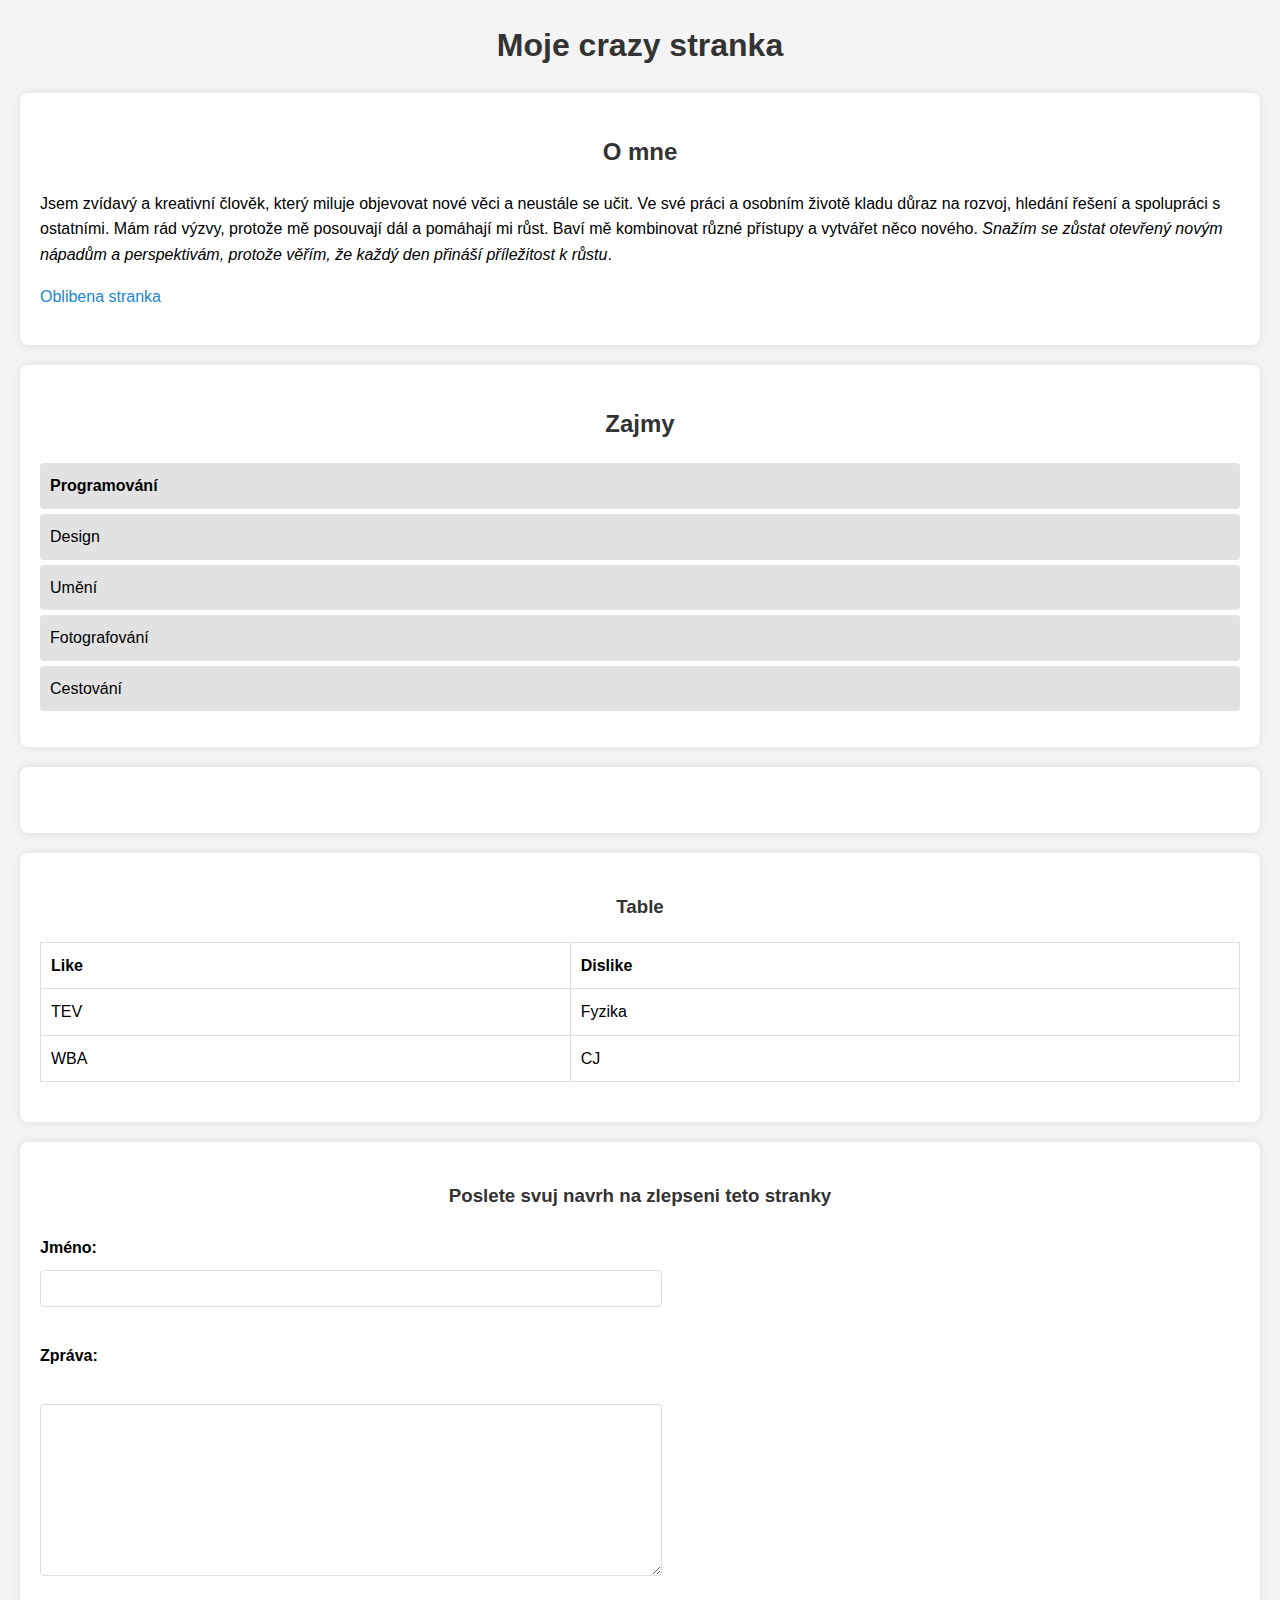
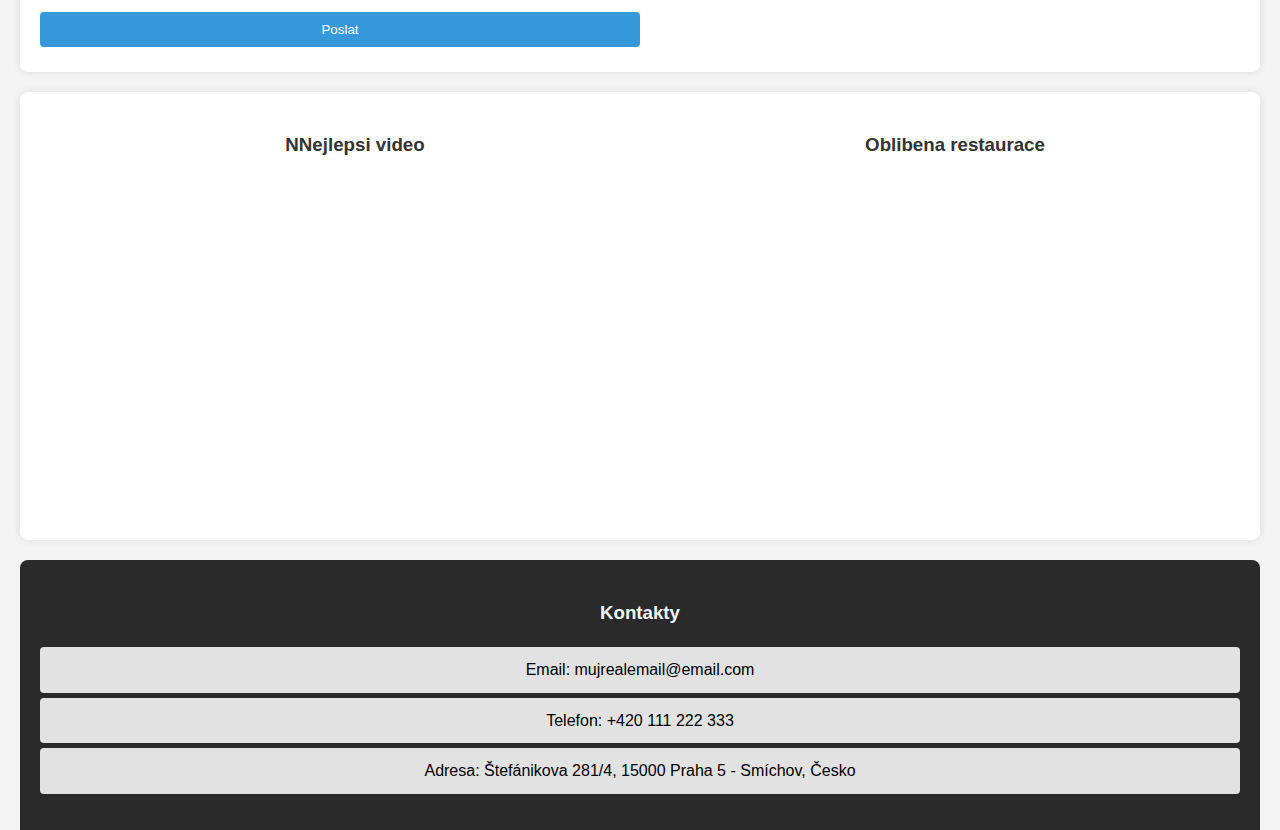
==== index.html @ 180ffc23 "sync" ====
<!DOCTYPE html>
<html lang="en">
<head>
    <meta charset="UTF-8">
    <meta name="viewport" content="width=device-width, initial-scale=1.0">
    <link rel="stylesheet" href="index.css">
    <title>Crazy</title>
</head>
<body>
    <h1>Moje crazy stranka</h1>
    
    <section>
        <h2>O mne</h2>
        <p>
            Jsem zvídavý a kreativní člověk, který miluje objevovat nové věci a neustále se učit. Ve své práci a osobním životě kladu důraz na rozvoj, hledání řešení a spolupráci s ostatními. Mám rád výzvy, protože mě posouvají dál a pomáhají mi růst. Baví mě kombinovat různé přístupy a vytvářet něco nového. <em>Snažím se zůstat otevřený novým nápadům a perspektivám, protože věřím, že každý den přináší příležitost k růstu</em>.
        </p>
        <p>
            <a href="https://puginarug.com/">Oblibena stranka</a>
        </p>
    </section>

    <section>
        <h2>Zajmy</h2>
        <ul>
            <li><strong>Programování</strong></li>
            <li>Design</li>
            <li>Umění</li>
            <li>Fotografování</li>
            <li>Cestování</li>
        </ul>
    </section>

    <section>
        <img src="https://i.redd.it/mv18914qnm3d1.jpeg" alt="">
    </section>

    <section>
        <h3>Table</h3>
        <table border="1" cellpadding="8" cellspacing="0">
            <tr>
                <th>Like</th>
                <th>Dislike</th>
            </tr>
            <tr>
                <td>TEV</td>
                <td>Fyzika</td>
            </tr>
            <tr>
                <td>WBA</td>
                <td>CJ</td>
            </tr>
        </table>
    </section>

    <section>
        <h3>Poslete svuj navrh na zlepseni teto stranky</h3>
        <form action="b.html" method="get">
            <label for="name">Jméno:</label>
            <input type="text" id="name" name="name">
            <br>
            <label for="message">Zpráva:</label>
            <br>
            <textarea name="message" id="message" cols="30" rows="10"></textarea>
            <br>
            <button type="submit">Poslat</button>
        </form>
    </section>

    <section class="embed">
        <div>
            <h3>NNejlepsi video</h3>
            <iframe width="560" height="315" src="https://www.youtube.com/embed/pFMyR1HriB4" frameborder="0" allowfullscreen></iframe>
        </div>

        <div>
            <h3>Oblibena restaurace</h3>
            <iframe style="border:none" src="https://en.frame.mapy.cz/s/rejusacodo" width="500" height="333" frameborder="0"></iframe>
        </div>
    </section>


    <footer>
        <h3>Kontakty</h3>
        <ul>
            <li>Email: mujrealemail@email.com</li>
            <li>Telefon: +420 111 222 333</li>
            <li>Adresa: Štefánikova 281/4, 15000 Praha 5 - Smíchov, Česko</li>
        </ul>
    </footer>

</body>
</html>
---- index.css ----
body {
    font-family: Arial, sans-serif;
    line-height: 1.6;
    margin: 0;
    padding: 0;
    background-color: #f4f4f4;
}

h1, h2, h3 {
    color: #333;
    text-align: center;
}

h1 {
    margin-top: 20px;
}

section {
    background: #fff;
    margin: 20px;
    padding: 20px;
    border-radius: 8px;
    box-shadow: 0 0 10px rgba(0, 0, 0, 0.1);
}

ul {
    list-style-type: none;
    padding: 0;
}

ul li {
    background: #e2e2e2;
    margin: 5px 0;
    padding: 10px;
    border-radius: 4px;
}

a {
    color: #1a87d0;
    text-decoration: none;
}

a:hover {
    text-decoration: underline;
}

table {
    width: 100%;
    border-collapse: collapse;
    margin: 20px 0;
}

table, th, td {
    border: 1px solid #ddd;
}

th, td {
    padding: 10px;
    text-align: left;
}

form {
    display: flex;
    flex-direction: column;
}

form label, form input, form textarea, form button {
    width: 50%;
    margin: 5px 0;
}

form label {
    font-weight: bold;
}

form input, form textarea {
    padding: 10px;
    border: 1px solid #ddd;
    border-radius: 4px;
}

form button {
    padding: 10px;
    background: #3498db;
    color: #fff;
    border: none;
    border-radius: 4px;
    cursor: pointer;
}

footer {
    background: #2a2a2a;
    color: #000000;
    text-align: center;
    padding: 20px;
    margin: 20px 20px 0;
    border-radius: 8px 8px 0 0;
}

footer h3 {
    color: aliceblue;
}

.embed {
    display: flex;
}

.embed div {
    margin: 0 auto;
    border: none;
    border-radius: 8px;
}
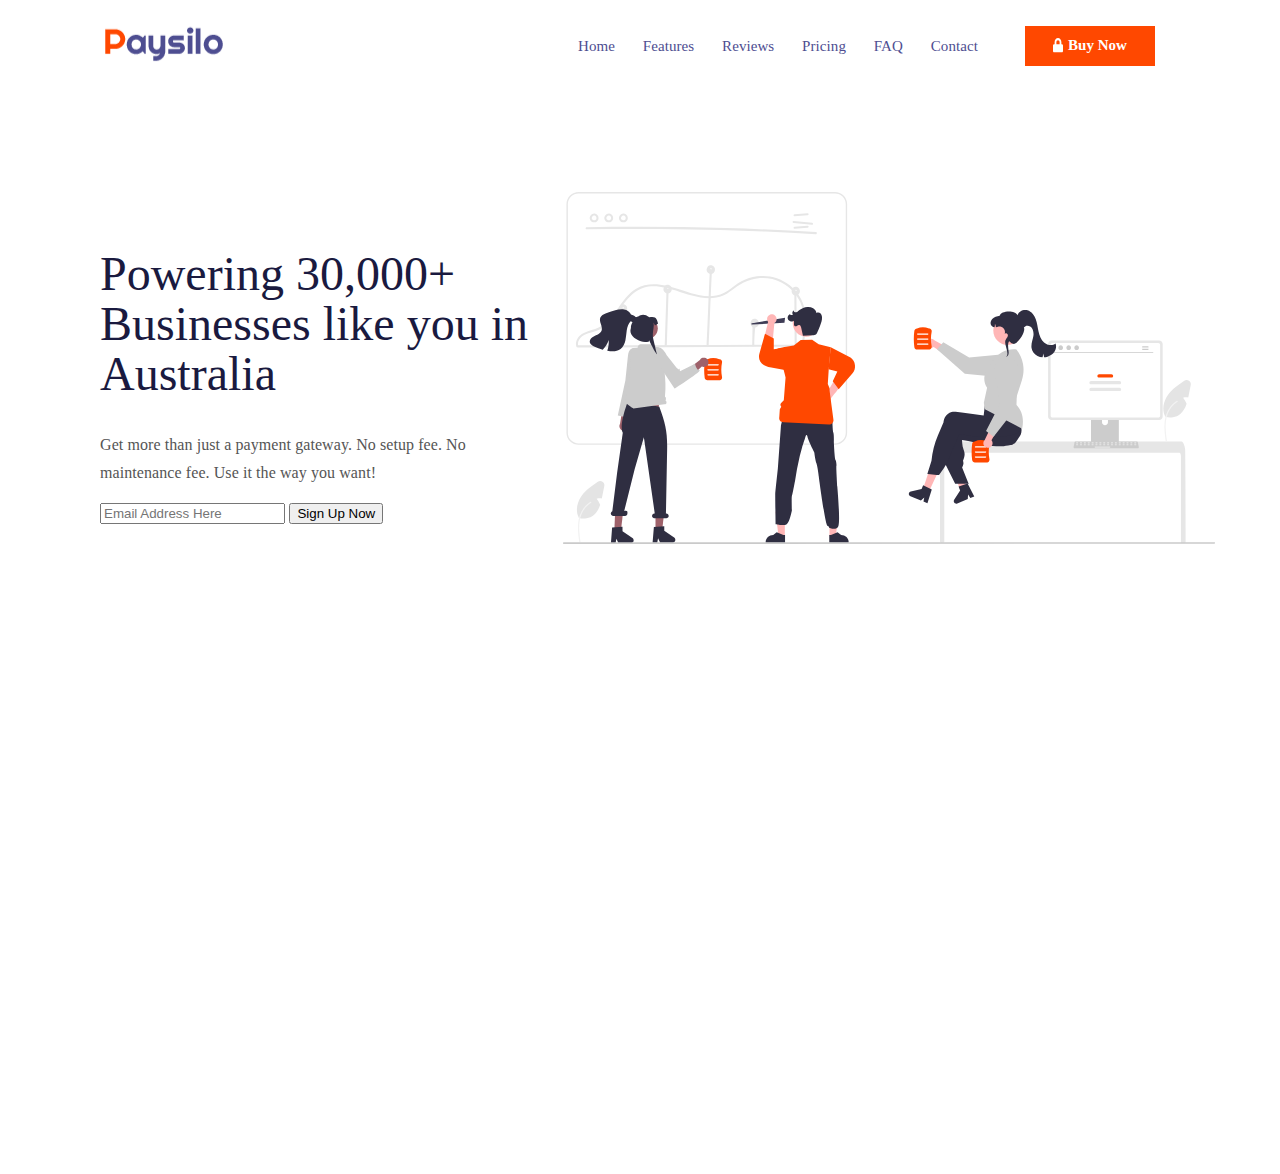
==== commit 1ba4455b: "sync" ====
--- a/index.html
+++ b/index.html
@@ -3,90 +3,40 @@
 <head>
     <meta charset="UTF-8">
     <meta name="viewport" content="width=device-width, initial-scale=1.0">
-    <link rel="stylesheet" href="index.css">
-    <title>Crazy</title>
+    <link rel="stylesheet" href="style.css">
+    <title>Document</title>
 </head>
 <body>
-    <h1>Moje crazy stranka</h1>
-    
-    <section>
-        <h2>O mne</h2>
-        <p>
-            Jsem zvídavý a kreativní člověk, který miluje objevovat nové věci a neustále se učit. Ve své práci a osobním životě kladu důraz na rozvoj, hledání řešení a spolupráci s ostatními. Mám rád výzvy, protože mě posouvají dál a pomáhají mi růst. Baví mě kombinovat různé přístupy a vytvářet něco nového. <em>Snažím se zůstat otevřený novým nápadům a perspektivám, protože věřím, že každý den přináší příležitost k růstu</em>.
-        </p>
-        <p>
-            <a href="https://puginarug.com/">Oblibena stranka</a>
-        </p>
-    </section>
-
-    <section>
-        <h2>Zajmy</h2>
-        <ul>
-            <li><strong>Programování</strong></li>
-            <li>Design</li>
-            <li>Umění</li>
-            <li>Fotografování</li>
-            <li>Cestování</li>
-        </ul>
-    </section>
-
-    <section>
-        <img src="https://i.redd.it/mv18914qnm3d1.jpeg" alt="">
-    </section>
-
-    <section>
-        <h3>Table</h3>
-        <table border="1" cellpadding="8" cellspacing="0">
-            <tr>
-                <th>Like</th>
-                <th>Dislike</th>
-            </tr>
-            <tr>
-                <td>TEV</td>
-                <td>Fyzika</td>
-            </tr>
-            <tr>
-                <td>WBA</td>
-                <td>CJ</td>
-            </tr>
-        </table>
-    </section>
-
-    <section>
-        <h3>Poslete svuj navrh na zlepseni teto stranky</h3>
-        <form action="b.html" method="get">
-            <label for="name">Jméno:</label>
-            <input type="text" id="name" name="name">
-            <br>
-            <label for="message">Zpráva:</label>
-            <br>
-            <textarea name="message" id="message" cols="30" rows="10"></textarea>
-            <br>
-            <button type="submit">Poslat</button>
-        </form>
-    </section>
-
-    <section class="embed">
-        <div>
-            <h3>NNejlepsi video</h3>
-            <iframe width="560" height="315" src="https://www.youtube.com/embed/pFMyR1HriB4" frameborder="0" allowfullscreen></iframe>
+    <div class="container">
+        <div class="home">
+            <header class="home-header">
+                <img src="logo1.svg" alt="logo1">
+                <div>
+                    <div class="home-menu">
+                        <a href="" class="menu-link">Home</a>
+                        <a href="" class="menu-link">Features</a>
+                        <a href="" class="menu-link">Reviews</a>
+                        <a href="" class="menu-link">Pricing</a>
+                        <a href="" class="menu-link">FAQ</a>
+                        <a href="" class="menu-link">Contact</a>
+                    </div>
+                    <a href="" class="home-buy"><img src="LockIcon.svg" alt="lockicon">Buy Now</a>
+                </div>
+            </header>
+            <main>
+                <div class="main-content">
+                    <h1 class="main-text">Powering 30,000+ Businesses like you in Australia</h1>
+                    <p class="additional-text">Get more than just a payment gateway. No setup fee. No maintenance fee. Use it the way you want!</p>
+                    <div class="sign-up">
+                        <input type="email" placeholder="Email Address Here" class="email-input">
+                        <button class="email-button">Sign Up Now</button>
+                    </div>
+                </div>
+                <div class="main-image">
+                    <img src="main-image.svg" alt="main-image">
+                </div>
+            </main>
         </div>
-
-        <div>
-            <h3>Oblibena restaurace</h3>
-            <iframe style="border:none" src="https://en.frame.mapy.cz/s/rejusacodo" width="500" height="333" frameborder="0"></iframe>
-        </div>
-    </section>
-
-
-    <footer>
-        <h3>Kontakty</h3>
-        <ul>
-            <li>Email: mujrealemail@email.com</li>
-            <li>Telefon: +420 111 222 333</li>
-            <li>Adresa: Štefánikova 281/4, 15000 Praha 5 - Smíchov, Česko</li>
-        </ul>
-    </footer>
-
+    </div>
 </body>
 </html>--- a/style.css
+++ b/style.css
@@ -0,0 +1,130 @@
+*, *::before, *::after {
+    box-sizing: border-box;
+}
+
+:root {
+    --Accent: #4E4E91;
+}
+
+body {
+    font-family: 'Nunito', sans-serif;
+    margin: 0;
+    padding: 0;
+    display: flex;
+    justify-content: center;
+    align-items: center;
+    min-height: 100vh;
+    background-color: #f0f0f0;
+}
+
+.container {
+    width: 100%;
+    max-width: 1440px;
+    height: 1174px;
+    background-color: #fff;
+    box-shadow: 0 0 10px rgba(0, 0, 0, 0.1);
+}
+
+.home {
+    display: flex;
+    flex-direction: column;
+    height: 640px;
+    max-width: inherit;
+}
+
+.home-header {
+    display: flex;
+    position: fixed;
+    width: 100%;
+    max-width: inherit;
+    height: 80px;
+    justify-content: space-between;
+
+    background-color: #fff;
+}
+
+img[alt=logo1] {
+    height: fit-content;
+    margin-top: 18.9px;
+    margin-left: 100px;
+}
+
+.home-header > div {
+    display: flex;
+    justify-content: space-between;
+}
+
+.home-menu {
+    display: flex;
+    justify-content: space-between;
+    width: 400px;
+    height: 16.922px;
+
+    margin-top: 37.82px;
+}
+
+a.menu-link {
+    font-family: Roboto;
+    font-size: 15px;
+    font-style: normal;
+    font-weight: 400;
+    line-height: normal;
+    letter-spacing: 0.075px;
+
+    color: #4E4E91;
+    text-decoration: none;
+}
+
+a.home-buy {
+    display: flex;
+    width: 130px;
+    height: 39.82px;
+    margin-left: 47px;
+    margin-top: 25.88px;
+    margin-right: 125px;
+
+    background-color: #FF4800;
+
+    align-items: center;
+    justify-content: center;
+    gap: 5px;
+
+    color: #FFF;
+    font-family: Roboto;
+    font-size: 15px;
+    font-style: normal;
+    font-weight: 700;
+    line-height: normal;
+    text-decoration: none;
+}
+
+main {
+    display: flex;
+    align-items: center;
+    height: 640px;
+    margin-top: 100px;
+    margin-left: 100px;
+}
+
+.main-text {
+    color: var(--Dark-Text, #1A1A3F);
+    font-family: Rubik;
+    font-size: 48px;
+    font-style: normal;
+    font-weight: 500;
+    line-height: 50px; /* 104.167% */
+
+    width: 463px;
+}
+
+.additional-text {
+    color: var(--Light-Text, #555);
+    font-family: Roboto;
+    font-size: 16px;
+    font-style: normal;
+    font-weight: 400;
+    line-height: 28px; /* 175% */
+    letter-spacing: 0.08px;
+
+    width: 405px;
+}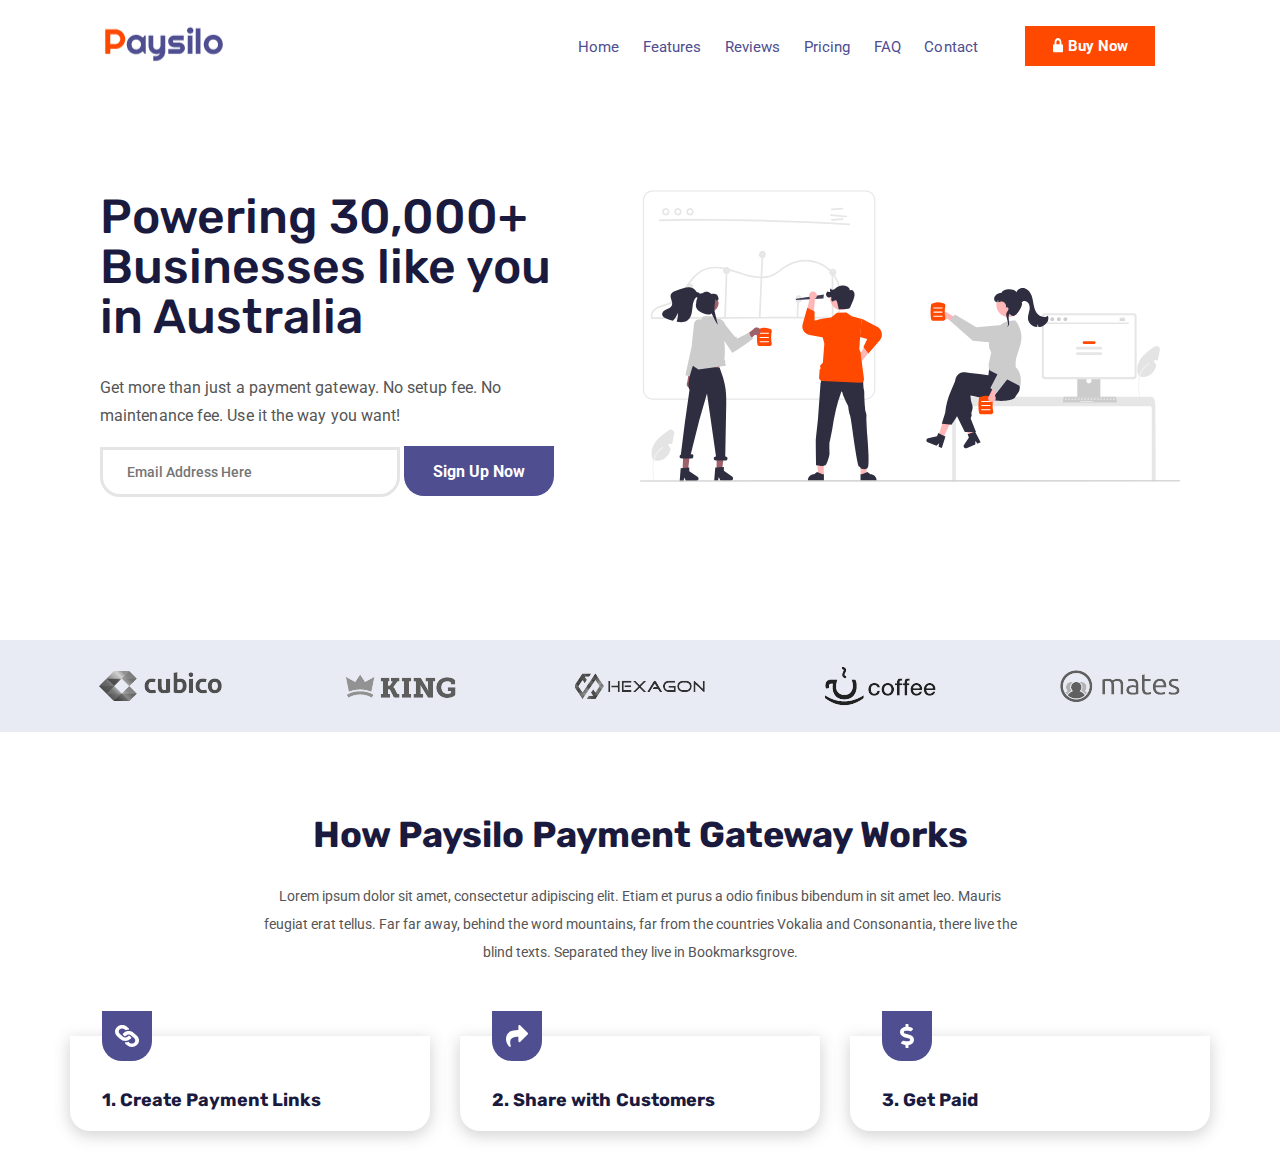
==== commit 1d36494f: "Paysilo" ====
--- a/index.html
+++ b/index.html
@@ -8,34 +8,57 @@
 </head>
 <body>
     <div class="container">
-        <div class="home">
-            <header class="home-header">
-                <img src="logo1.svg" alt="logo1">
-                <div>
-                    <div class="home-menu">
-                        <a href="" class="menu-link">Home</a>
-                        <a href="" class="menu-link">Features</a>
-                        <a href="" class="menu-link">Reviews</a>
-                        <a href="" class="menu-link">Pricing</a>
-                        <a href="" class="menu-link">FAQ</a>
-                        <a href="" class="menu-link">Contact</a>
-                    </div>
-                    <a href="" class="home-buy"><img src="LockIcon.svg" alt="lockicon">Buy Now</a>
+        <header>
+            <img src="Ikony/paysilo.svg" alt="paysilo">
+            <div>
+                <div class="header-menu">
+                    <a href="" class="link">Home</a>
+                    <a href="" class="link">Features</a>
+                    <a href="" class="link">Reviews</a>
+                    <a href="" class="link">Pricing</a>
+                    <a href="" class="link">FAQ</a>
+                    <a href="" class="link">Contact</a>
                 </div>
-            </header>
-            <main>
-                <div class="main-content">
-                    <h1 class="main-text">Powering 30,000+ Businesses like you in Australia</h1>
-                    <p class="additional-text">Get more than just a payment gateway. No setup fee. No maintenance fee. Use it the way you want!</p>
-                    <div class="sign-up">
-                        <input type="email" placeholder="Email Address Here" class="email-input">
-                        <button class="email-button">Sign Up Now</button>
-                    </div>
+                <a href="" class="buy"><img src="Ikony/lock.svg" alt="lockicon">Buy Now</a>
+            </div>
+        </header>
+        <main class="home">
+            <div class="main-content">
+                <h1 class="main-text">Powering 30,000+ Businesses like you in Australia</h1>
+                <p class="additional-text">Get more than just a payment gateway. No setup fee. No maintenance fee. Use it the way you want!</p>
+                <div class="sign-up">
+                    <input type="email" placeholder="Email Address Here" class="email-input">
+                    <button class="email-button">Sign Up Now</button>
                 </div>
-                <div class="main-image">
-                    <img src="main-image.svg" alt="main-image">
+            </div>
+            <img src="main-image.svg" alt="main-image">
+        </main>
+        <div class="divider">
+            <img src="Ikony/cubico.svg" alt="cubico-icon">
+            <img src="Ikony/king.svg" alt="king-icon">
+            <img src="Ikony/hexagon.png" alt="hexagon-icon">
+            <img src="Ikony/coffee.png" alt="coffee">
+            <img src="Ikony/mates.png" alt="mates-icon">
+        </div>
+        <div class="how">
+            <div class="text">
+                <h2>How Paysilo Payment Gateway Works</h2>
+                <p>Lorem ipsum dolor sit amet, consectetur adipiscing elit. Etiam et purus a odio finibus bibendum in sit amet leo. Mauris feugiat erat tellus. Far far away, behind the word mountains, far from the countries Vokalia and Consonantia, there live the blind texts. Separated they live in Bookmarksgrove.</p>
+            </div>
+            <div class="links">
+                <div class="link">
+                    <div><img src="Ikony/links.svg" alt="link-icon"></div>
+                    <p>1. Create Payment Links</p>
                 </div>
-            </main>
+                <div class="link">
+                    <div><img src="Ikony/share.svg" alt="share-icon"></div>
+                    <p>2. Share with Customers</p>
+                </div>
+                <div class="link">
+                    <div><img src="Ikony/money.svg" alt="money-icon"></div>
+                    <p>3. Get Paid</p>
+                </div>
+            </div>
         </div>
     </div>
 </body>
--- a/style.css
+++ b/style.css
@@ -1,13 +1,17 @@
+@import url('https://fonts.googleapis.com/css2?family=Roboto:ital,wght@0,100;0,300;0,400;0,500;0,700;0,900;1,100;1,300;1,400;1,500;1,700;1,900&family=Rubik:ital,wght@0,300..900;1,300..900&display=swap');
+
 *, *::before, *::after {
     box-sizing: border-box;
 }
 
 :root {
     --Accent: #4E4E91;
+    --Dark-Text: #1A1A3F;
+    --Light-Text: #555555;
+    --Primary: #FF4800;
 }
 
 body {
-    font-family: 'Nunito', sans-serif;
     margin: 0;
     padding: 0;
     display: flex;
@@ -18,43 +22,39 @@
 }
 
 .container {
+    display: flex;
+    flex-direction: column;
     width: 100%;
     max-width: 1440px;
-    height: 1174px;
+    padding-bottom: 40px;
     background-color: #fff;
     box-shadow: 0 0 10px rgba(0, 0, 0, 0.1);
 }
 
-.home {
-    display: flex;
-    flex-direction: column;
-    height: 640px;
-    max-width: inherit;
-}
-
-.home-header {
+header {
     display: flex;
     position: fixed;
-    width: 100%;
+    width: inherit;
     max-width: inherit;
     height: 80px;
     justify-content: space-between;
 
     background-color: #fff;
-}
-
-img[alt=logo1] {
+
+    padding: 0 100px;
+}
+
+header img[alt=paysilo] {
     height: fit-content;
     margin-top: 18.9px;
-    margin-left: 100px;
-}
-
-.home-header > div {
-    display: flex;
-    justify-content: space-between;
-}
-
-.home-menu {
+}
+
+header > div {
+    display: flex;
+    justify-content: space-between;
+}
+
+header .header-menu {
     display: flex;
     justify-content: space-between;
     width: 400px;
@@ -63,7 +63,7 @@
     margin-top: 37.82px;
 }
 
-a.menu-link {
+header .header-menu a.link {
     font-family: Roboto;
     font-size: 15px;
     font-style: normal;
@@ -71,19 +71,19 @@
     line-height: normal;
     letter-spacing: 0.075px;
 
-    color: #4E4E91;
+    color: var(--Accent);
     text-decoration: none;
 }
 
-a.home-buy {
+header a.buy {
     display: flex;
     width: 130px;
     height: 39.82px;
     margin-left: 47px;
     margin-top: 25.88px;
-    margin-right: 125px;
-
-    background-color: #FF4800;
+    margin-right: 25px;
+
+    background-color: var(--Primary);
 
     align-items: center;
     justify-content: center;
@@ -98,16 +98,27 @@
     text-decoration: none;
 }
 
-main {
-    display: flex;
-    align-items: center;
-    height: 640px;
-    margin-top: 100px;
-    margin-left: 100px;
+/* ----------------------------------------------------- */
+
+
+main.home {
+    display: flex;
+    justify-content: space-between;
+    max-width: inherit;
+
+    height: calc(640px - 80px);
+
+    margin-top: 80px;
+    padding: 80px 100px 128px;
+}
+
+img[alt=main-image] {
+    width: 50%;
+    height: 100%;
 }
 
 .main-text {
-    color: var(--Dark-Text, #1A1A3F);
+    color: var(--Dark-Text);
     font-family: Rubik;
     font-size: 48px;
     font-style: normal;
@@ -118,7 +129,7 @@
 }
 
 .additional-text {
-    color: var(--Light-Text, #555);
+    color: var(--Light-Text);
     font-family: Roboto;
     font-size: 16px;
     font-style: normal;
@@ -127,4 +138,147 @@
     letter-spacing: 0.08px;
 
     width: 405px;
+}
+
+.sign-up > input {
+    width: 300px;
+    height: 49.769px;
+
+    border-radius: 0px 0px 20px 20px;
+    border: 3px solid #E5E5E5;
+    background: #fff;
+
+    padding-left: 24px;
+
+    /* Placeholder */
+    color: rgba(85, 85, 85, 0.70);
+    font-family: Roboto;
+    font-size: 14px;
+    font-style: normal;
+    font-weight: 500;
+    line-height: normal;
+}
+
+.sign-up > button {
+    width: 150px;
+    height: 49.769px;
+    
+    border: none;
+    border-radius: 0px 0px 20px 20px;
+    background: var(--Accent);
+}
+
+.sign-up > button {
+    color: var(--white, #fff);
+    text-align: center;
+    font-family: Roboto;
+    font-size: 16px;
+    font-style: normal;
+    font-weight: 700;
+    line-height: normal;
+}
+
+/* ----------------------------------------------------- */
+
+
+.divider {
+    min-height: 92px;
+    background: #E8EBF3;
+    display: flex;
+    justify-content: space-evenly;
+}
+
+.divider * {
+    align-self: center; /* Prevent streching */
+}
+
+
+/* ----------------------------------------------------- */
+
+.how {
+    display: flex;
+    flex-direction: column;
+
+    align-items: center;
+}
+
+.how > div.text {
+    display: flex;
+    flex-direction: column;
+    align-items: center;
+    margin-top: 50px;
+
+    width: 753px;
+}
+
+.how > div.text > h2 {
+    color: var(--Dark-Text);
+    font-family: Rubik;
+    font-size: 36px;
+    font-style: normal;
+    font-weight: 700;
+    line-height: 46px; /* 127.778% */
+
+    margin-bottom: 10px;
+}
+
+.how > div.text > p {
+    color: var(--Light-Text);
+    text-align: center;
+    font-family: Roboto;
+    font-size: 14px;
+    font-style: normal;
+    font-weight: 400;
+    line-height: 28px; /* 200% */
+}
+
+.how > .links {
+    display: flex;
+    justify-content: center;
+    gap: 30px;
+    margin-top: calc(50px - 14px);
+
+    flex-wrap: wrap;
+}
+
+.how > .links > div.link {
+    width: 360px;
+    height: 95px;
+    
+    border-radius: 0px 0px 20px 20px;
+    background: #FFF;
+    box-shadow: 0px 4px 15px 1px rgba(85, 85, 85, 0.25);
+
+    padding-left: 32px;
+    margin-top: 20px;
+
+    display: flex;
+    flex-direction: column;
+}
+
+.how > .links > div.link > div {
+    display: grid;
+    place-content: center;
+
+    width: 50px;
+    height: 50px;
+    
+    border-radius: 0px 0px 20px 20px;
+    background: var(--Accent);
+    position: relative;
+    bottom: 25px;
+
+    flex-shrink: 0;
+}
+
+.how > .links > div.link > p {
+    color: var(--Dark-Text);
+    font-family: Rubik;
+    font-size: 18px;
+    font-style: normal;
+    font-weight: 700;
+    line-height: 28px; /* 155.556% */
+    letter-spacing: 0.036px;
+
+    margin-top: 0;
 }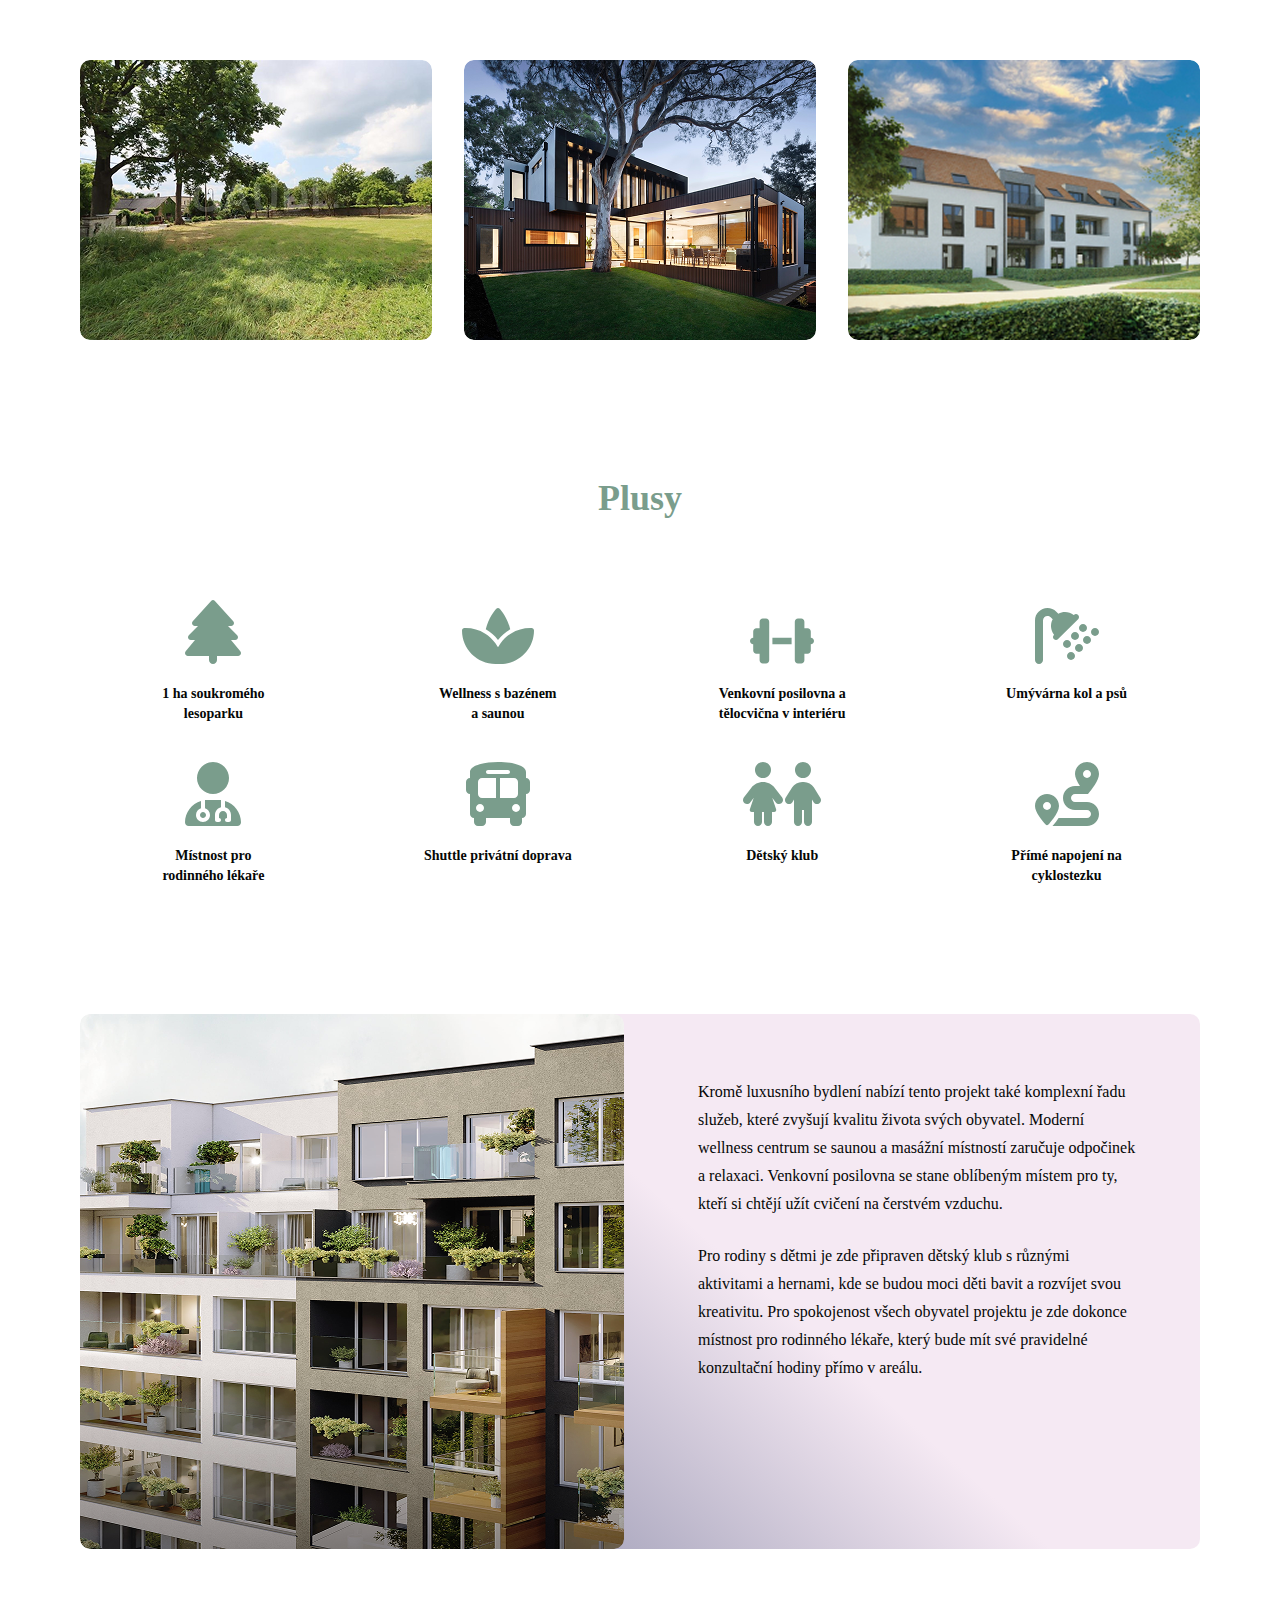
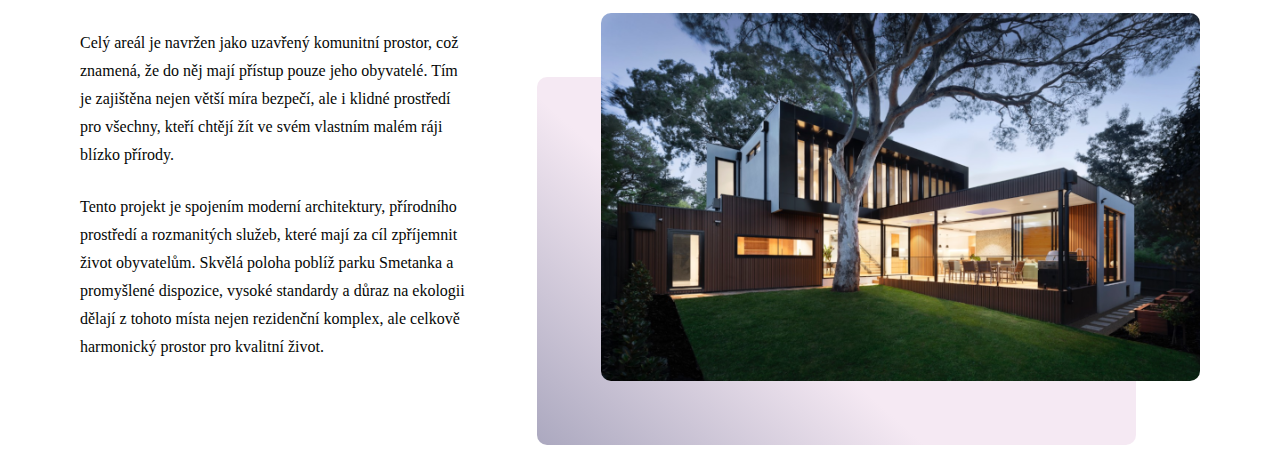
==== commit b0e56382: "Webik s domy" ====
--- a/index.html
+++ b/index.html
@@ -3,62 +3,71 @@
 <head>
     <meta charset="UTF-8">
     <meta name="viewport" content="width=device-width, initial-scale=1.0">
+    <link rel="stylesheet" href="reset.css">
     <link rel="stylesheet" href="style.css">
     <title>Document</title>
 </head>
 <body>
-    <div class="container">
-        <header>
-            <img src="Ikony/paysilo.svg" alt="paysilo">
+    <div class="container images">
+        <img src="Image1.png" alt="">
+        <img src="Image2.png" alt="">
+        <img src="Image3.png" alt="">
+    </div>
+    <div class="container plusy">
+        <h2>Plusy</h2>
+        <div class="container">
             <div>
-                <div class="header-menu">
-                    <a href="" class="link">Home</a>
-                    <a href="" class="link">Features</a>
-                    <a href="" class="link">Reviews</a>
-                    <a href="" class="link">Pricing</a>
-                    <a href="" class="link">FAQ</a>
-                    <a href="" class="link">Contact</a>
-                </div>
-                <a href="" class="buy"><img src="Ikony/lock.svg" alt="lockicon">Buy Now</a>
+                <img src="icon1.svg" alt="">
+                <p>1 ha soukromého lesoparku</p>
             </div>
-        </header>
-        <main class="home">
-            <div class="main-content">
-                <h1 class="main-text">Powering 30,000+ Businesses like you in Australia</h1>
-                <p class="additional-text">Get more than just a payment gateway. No setup fee. No maintenance fee. Use it the way you want!</p>
-                <div class="sign-up">
-                    <input type="email" placeholder="Email Address Here" class="email-input">
-                    <button class="email-button">Sign Up Now</button>
-                </div>
+            <div>
+                <img src="icon2.svg" alt="">
+                <p>Wellness s bazénem a saunou</p>
             </div>
-            <img src="main-image.svg" alt="main-image">
-        </main>
-        <div class="divider">
-            <img src="Ikony/cubico.svg" alt="cubico-icon">
-            <img src="Ikony/king.svg" alt="king-icon">
-            <img src="Ikony/hexagon.png" alt="hexagon-icon">
-            <img src="Ikony/coffee.png" alt="coffee">
-            <img src="Ikony/mates.png" alt="mates-icon">
+            <div>
+                <img src="icon3.svg" alt="">
+                <p>Místnost pro rodinného lékaře</p>
+            </div>
+            <div>
+                <img src="icon4.svg" alt="">
+                <p>Shuttle privátní doprava</p>
+            </div>
+            <div>
+                <img src="icon5.svg" alt="">
+                <p>Venkovní posilovna a tělocvična v interiéru</p>
+            </div>
+            <div>
+                <img src="icon6.svg" alt="">
+                <p>Umývárna kol a psů</p>
+            </div>
+            <div>
+                <img src="icon7.svg" alt="">
+                <p>Dětský klub</p>
+            </div>
+            <div>
+                <img src="icon8.svg" alt="">
+                <p>Přímé napojení na cyklostezku</p>
+            </div>
         </div>
-        <div class="how">
-            <div class="text">
-                <h2>How Paysilo Payment Gateway Works</h2>
-                <p>Lorem ipsum dolor sit amet, consectetur adipiscing elit. Etiam et purus a odio finibus bibendum in sit amet leo. Mauris feugiat erat tellus. Far far away, behind the word mountains, far from the countries Vokalia and Consonantia, there live the blind texts. Separated they live in Bookmarksgrove.</p>
-            </div>
-            <div class="links">
-                <div class="link">
-                    <div><img src="Ikony/links.svg" alt="link-icon"></div>
-                    <p>1. Create Payment Links</p>
-                </div>
-                <div class="link">
-                    <div><img src="Ikony/share.svg" alt="share-icon"></div>
-                    <p>2. Share with Customers</p>
-                </div>
-                <div class="link">
-                    <div><img src="Ikony/money.svg" alt="money-icon"></div>
-                    <p>3. Get Paid</p>
-                </div>
-            </div>
+    </div>
+
+    <div class="container dum1">
+        <img src="Image4.png" alt="">
+        <div>
+            <p>Kromě luxusního bydlení nabízí tento projekt také komplexní řadu služeb, které zvyšují kvalitu života svých obyvatel. Moderní wellness centrum se saunou a masážní místností zaručuje odpočinek a relaxaci. Venkovní posilovna se stane oblíbeným místem pro ty, kteří si chtějí užít cvičení na čerstvém vzduchu.</p>
+            <br>
+            <p>Pro rodiny s dětmi je zde připraven dětský klub s různými aktivitami a hernami, kde se budou moci děti bavit a rozvíjet svou kreativitu. Pro spokojenost všech obyvatel projektu je zde dokonce místnost pro rodinného lékaře, který bude mít své pravidelné konzultační hodiny přímo v areálu.</p>
+        </div>
+    </div>
+    <div class="container dum2">
+        <div class="img-container">
+            <div></div>
+            <img src="Dum2.png" alt="">
+        </div>
+        <div>
+            <p>Celý areál je navržen jako uzavřený komunitní prostor, což znamená, že do něj mají přístup pouze jeho obyvatelé. Tím je zajištěna nejen větší míra bezpečí, ale i klidné prostředí pro všechny, kteří chtějí žít ve svém vlastním malém ráji blízko přírody.</p>
+            <br>
+            <p>Tento projekt je spojením moderní architektury, přírodního prostředí a rozmanitých služeb, které mají za cíl zpříjemnit život obyvatelům. Skvělá poloha poblíž parku Smetanka a promyšlené dispozice, vysoké standardy a důraz na ekologii dělají z tohoto místa nejen rezidenční komplex, ale celkově harmonický prostor pro kvalitní život.</p>
         </div>
     </div>
 </body>
--- a/style.css
+++ b/style.css
@@ -1,284 +1,242 @@
-@import url('https://fonts.googleapis.com/css2?family=Roboto:ital,wght@0,100;0,300;0,400;0,500;0,700;0,900;1,100;1,300;1,400;1,500;1,700;1,900&family=Rubik:ital,wght@0,300..900;1,300..900&display=swap');
-
-*, *::before, *::after {
-    box-sizing: border-box;
-}
 
 :root {
-    --Accent: #4E4E91;
-    --Dark-Text: #1A1A3F;
-    --Light-Text: #555555;
-    --Primary: #FF4800;
-}
-
-body {
-    margin: 0;
-    padding: 0;
+    --primary: #7A9D8C;
+    --secondary: #ABA8BF;
+
+}
+
+p {
+    color: #050706;
+}
+
+.container {
     display: flex;
     justify-content: center;
+    flex-wrap: wrap;
+    flex: 1 1 auto;
+    /* max-width: 1440px; */
+    margin: 0 auto;
+}
+
+.images {
+    padding: 1.25rem;
+    gap: 1.06rem;
+    margin-top: 40px;
+}
+
+.images > img {
+    width: 40%;
+    height: auto;
+
+    max-width: max-content;
+
+    border-radius: 10px;
+}
+
+/* --------------------------- */
+
+.plusy {
+    padding: 0 3.2rem;
+    flex-direction: column;
     align-items: center;
-    min-height: 100vh;
-    background-color: #f0f0f0;
-}
-
-.container {
-    display: flex;
-    flex-direction: column;
-    width: 100%;
-    max-width: 1440px;
-    padding-bottom: 40px;
-    background-color: #fff;
-    box-shadow: 0 0 10px rgba(0, 0, 0, 0.1);
-}
-
-header {
-    display: flex;
-    position: fixed;
-    width: inherit;
-    max-width: inherit;
-    height: 80px;
-    justify-content: space-between;
-
-    background-color: #fff;
-
-    padding: 0 100px;
-}
-
-header img[alt=paysilo] {
-    height: fit-content;
-    margin-top: 18.9px;
-}
-
-header > div {
-    display: flex;
-    justify-content: space-between;
-}
-
-header .header-menu {
-    display: flex;
-    justify-content: space-between;
-    width: 400px;
-    height: 16.922px;
-
-    margin-top: 37.82px;
-}
-
-header .header-menu a.link {
-    font-family: Roboto;
-    font-size: 15px;
-    font-style: normal;
-    font-weight: 400;
-    line-height: normal;
-    letter-spacing: 0.075px;
-
-    color: var(--Accent);
-    text-decoration: none;
-}
-
-header a.buy {
-    display: flex;
-    width: 130px;
-    height: 39.82px;
-    margin-left: 47px;
-    margin-top: 25.88px;
-    margin-right: 25px;
-
-    background-color: var(--Primary);
-
-    align-items: center;
-    justify-content: center;
-    gap: 5px;
-
-    color: #FFF;
-    font-family: Roboto;
-    font-size: 15px;
-    font-style: normal;
-    font-weight: 700;
-    line-height: normal;
-    text-decoration: none;
-}
-
-/* ----------------------------------------------------- */
-
-
-main.home {
-    display: flex;
-    justify-content: space-between;
-    max-width: inherit;
-
-    height: calc(640px - 80px);
-
-    margin-top: 80px;
-    padding: 80px 100px 128px;
-}
-
-img[alt=main-image] {
-    width: 50%;
-    height: 100%;
-}
-
-.main-text {
-    color: var(--Dark-Text);
-    font-family: Rubik;
-    font-size: 48px;
-    font-style: normal;
-    font-weight: 500;
-    line-height: 50px; /* 104.167% */
-
-    width: 463px;
-}
-
-.additional-text {
-    color: var(--Light-Text);
-    font-family: Roboto;
-    font-size: 16px;
-    font-style: normal;
-    font-weight: 400;
-    line-height: 28px; /* 175% */
-    letter-spacing: 0.08px;
-
-    width: 405px;
-}
-
-.sign-up > input {
-    width: 300px;
-    height: 49.769px;
-
-    border-radius: 0px 0px 20px 20px;
-    border: 3px solid #E5E5E5;
-    background: #fff;
-
-    padding-left: 24px;
-
-    /* Placeholder */
-    color: rgba(85, 85, 85, 0.70);
-    font-family: Roboto;
-    font-size: 14px;
-    font-style: normal;
-    font-weight: 500;
-    line-height: normal;
-}
-
-.sign-up > button {
-    width: 150px;
-    height: 49.769px;
-    
-    border: none;
-    border-radius: 0px 0px 20px 20px;
-    background: var(--Accent);
-}
-
-.sign-up > button {
-    color: var(--white, #fff);
-    text-align: center;
-    font-family: Roboto;
-    font-size: 16px;
-    font-style: normal;
-    font-weight: 700;
-    line-height: normal;
-}
-
-/* ----------------------------------------------------- */
-
-
-.divider {
-    min-height: 92px;
-    background: #E8EBF3;
-    display: flex;
-    justify-content: space-evenly;
-}
-
-.divider * {
-    align-self: center; /* Prevent streching */
-}
-
-
-/* ----------------------------------------------------- */
-
-.how {
-    display: flex;
-    flex-direction: column;
-
-    align-items: center;
-}
-
-.how > div.text {
+}
+
+.plusy > h2 {
+    color: var(--primary);
+    font-size: 2rem;
+    margin-bottom: 20px;
+}
+
+.plusy > div {
+    display: grid;
+    grid-template-columns: 1fr 1fr;
+    align-items: baseline;
+    gap: 2.35rem;
+}
+
+.plusy > div > div {
     display: flex;
     flex-direction: column;
     align-items: center;
-    margin-top: 50px;
-
-    width: 753px;
-}
-
-.how > div.text > h2 {
-    color: var(--Dark-Text);
-    font-family: Rubik;
-    font-size: 36px;
+
+    max-width: 10rem;
+    gap: 1.25rem;
+}
+
+.plusy img {
+    width: fit-content;
+    object-fit: none;
+}
+
+.plusy p {
+    color: #050706;
+    text-align: center;
+    font-family: Roboto;
+    font-size: 0.75rem;
     font-style: normal;
     font-weight: 700;
-    line-height: 46px; /* 127.778% */
-
-    margin-bottom: 10px;
-}
-
-.how > div.text > p {
-    color: var(--Light-Text);
-    text-align: center;
+    line-height: 1rem;
+}
+
+
+/* --------------------------- */
+
+.dum1 {
+    padding: 1.5rem 3.2rem;
+    margin-top: 20px;
+    max-width: 800px;
+}
+
+.dum1 > div {
+    background: linear-gradient(42deg, #ABA8BF 0%, #F5E9F3 38.5%);
+    margin: -10px 0 0 0;
+    padding: 1.25rem;
+    border-radius: 0.625rem;
+}
+
+.dum1 > img {
+    border-radius: 0.625rem;
+    width: 100%;
+    z-index: 1;
+}
+
+.dum1 p {
     font-family: Roboto;
-    font-size: 14px;
+    font-size: 0.875rem;
     font-style: normal;
     font-weight: 400;
-    line-height: 28px; /* 200% */
-}
-
-.how > .links {
-    display: flex;
-    justify-content: center;
-    gap: 30px;
-    margin-top: calc(50px - 14px);
-
-    flex-wrap: wrap;
-}
-
-.how > .links > div.link {
-    width: 360px;
-    height: 95px;
+    line-height: 1.5rem;
+}
+
+/* --------------------------- */
+
+.dum2 {
+    padding: 1.5rem 3.2rem;
+    gap: 1rem;
+    flex-direction: row-reverse;
+    max-width: 800px;
+}
+
+.dum2 > .img-container {
+    position: relative;
+    border-radius: 0.625rem;
+    padding: 0;
+    max-height: fit-content;
+}
+
+.dum2 > .img-container > img {
+    border-radius: inherit;
+}
+
+.dum2 .img-container > div {
+    display: none;
+    position: absolute;
+    right: 4rem;
+    top: 4rem;
+    background: linear-gradient(42deg, #ABA8BF 0%, #F5E9F3 38.5%);
+    width: calc(100% - 4rem);
+    height: calc(100% - 4rem);
+    z-index: -1;
+    border-radius: inherit;
+}
+
+
+.dum2 p {
+    font-family: Roboto;
+    font-size: 0.875rem;
+    font-style: normal;
+    font-weight: 400;
+    line-height: 1.5rem; /* 171.429% */
+}
+
+/* --------------------------- */
+
+@media (min-width: 768px) {
+    .images {
+        gap: 2rem;
+    }
+
+    .plusy {
+        gap: 4rem;
+        margin-top: 120px;
+    }
+
+    .plusy > h2 {
+        font-size: 2.25rem;
+        line-height: 2.25rem; /* 100% */
+    }
+
+    .plusy > div {
+        max-width: 1100px;
+        width: 100%;
+        justify-content: space-between;
+        grid-template-columns: 1fr 1fr 1fr 1fr;
+        justify-items: center;
+    }
+
+    .plusy > div > div:nth-child(5) {
+        grid-row-start: 1;
+        grid-column-start: 3;
+    }
     
-    border-radius: 0px 0px 20px 20px;
-    background: #FFF;
-    box-shadow: 0px 4px 15px 1px rgba(85, 85, 85, 0.25);
-
-    padding-left: 32px;
-    margin-top: 20px;
-
-    display: flex;
-    flex-direction: column;
-}
-
-.how > .links > div.link > div {
-    display: grid;
-    place-content: center;
-
-    width: 50px;
-    height: 50px;
-    
-    border-radius: 0px 0px 20px 20px;
-    background: var(--Accent);
-    position: relative;
-    bottom: 25px;
-
-    flex-shrink: 0;
-}
-
-.how > .links > div.link > p {
-    color: var(--Dark-Text);
-    font-family: Rubik;
-    font-size: 18px;
-    font-style: normal;
-    font-weight: 700;
-    line-height: 28px; /* 155.556% */
-    letter-spacing: 0.036px;
-
-    margin-top: 0;
+    .plusy > div > div:nth-child(6) {
+        grid-row-start: 1;
+        grid-column-start: 4;
+    }
+
+    .plusy p {
+        font-size: 0.875rem;
+        line-height: 1.25rem;
+    }
+}
+
+@media (width >= 1024px) {
+    .dum1 {
+        margin-top: 8rem;
+        flex-wrap: nowrap;
+        max-width: calc(1120px + 6.4rem);
+        padding-block: 0;
+    }
+
+    .dum1 > div {
+        margin: 0 0 0 -2.375rem;
+        padding: 4rem;
+        padding-left: 7rem;
+    }
+
+    .dum1 p {
+        font-size: 1rem;
+        line-height: 1.75rem;
+    }
+
+    .dum2 {
+        margin-top: 40px;
+        flex-wrap: nowrap;
+        max-width: calc(1120px + 6.4rem);
+        width: 100%;
+    }
+
+    .dum2 p {
+        font-size: 1rem;
+        line-height: 1.75rem;
+    }
+
+    .dum2 img {
+        max-width: max-content;
+        width: 100%;]
+    }
+
+    .dum2 > .img-container {
+        padding: 0 0 4rem 4rem;
+        width: 60%;
+    }
+
+    .dum2 .img-container > div {
+        display: block;
+    }
+
+    .dum2 > div:last-child {
+        padding: 1rem 2rem 0 0;
+        width: 40%;
+    }
 }